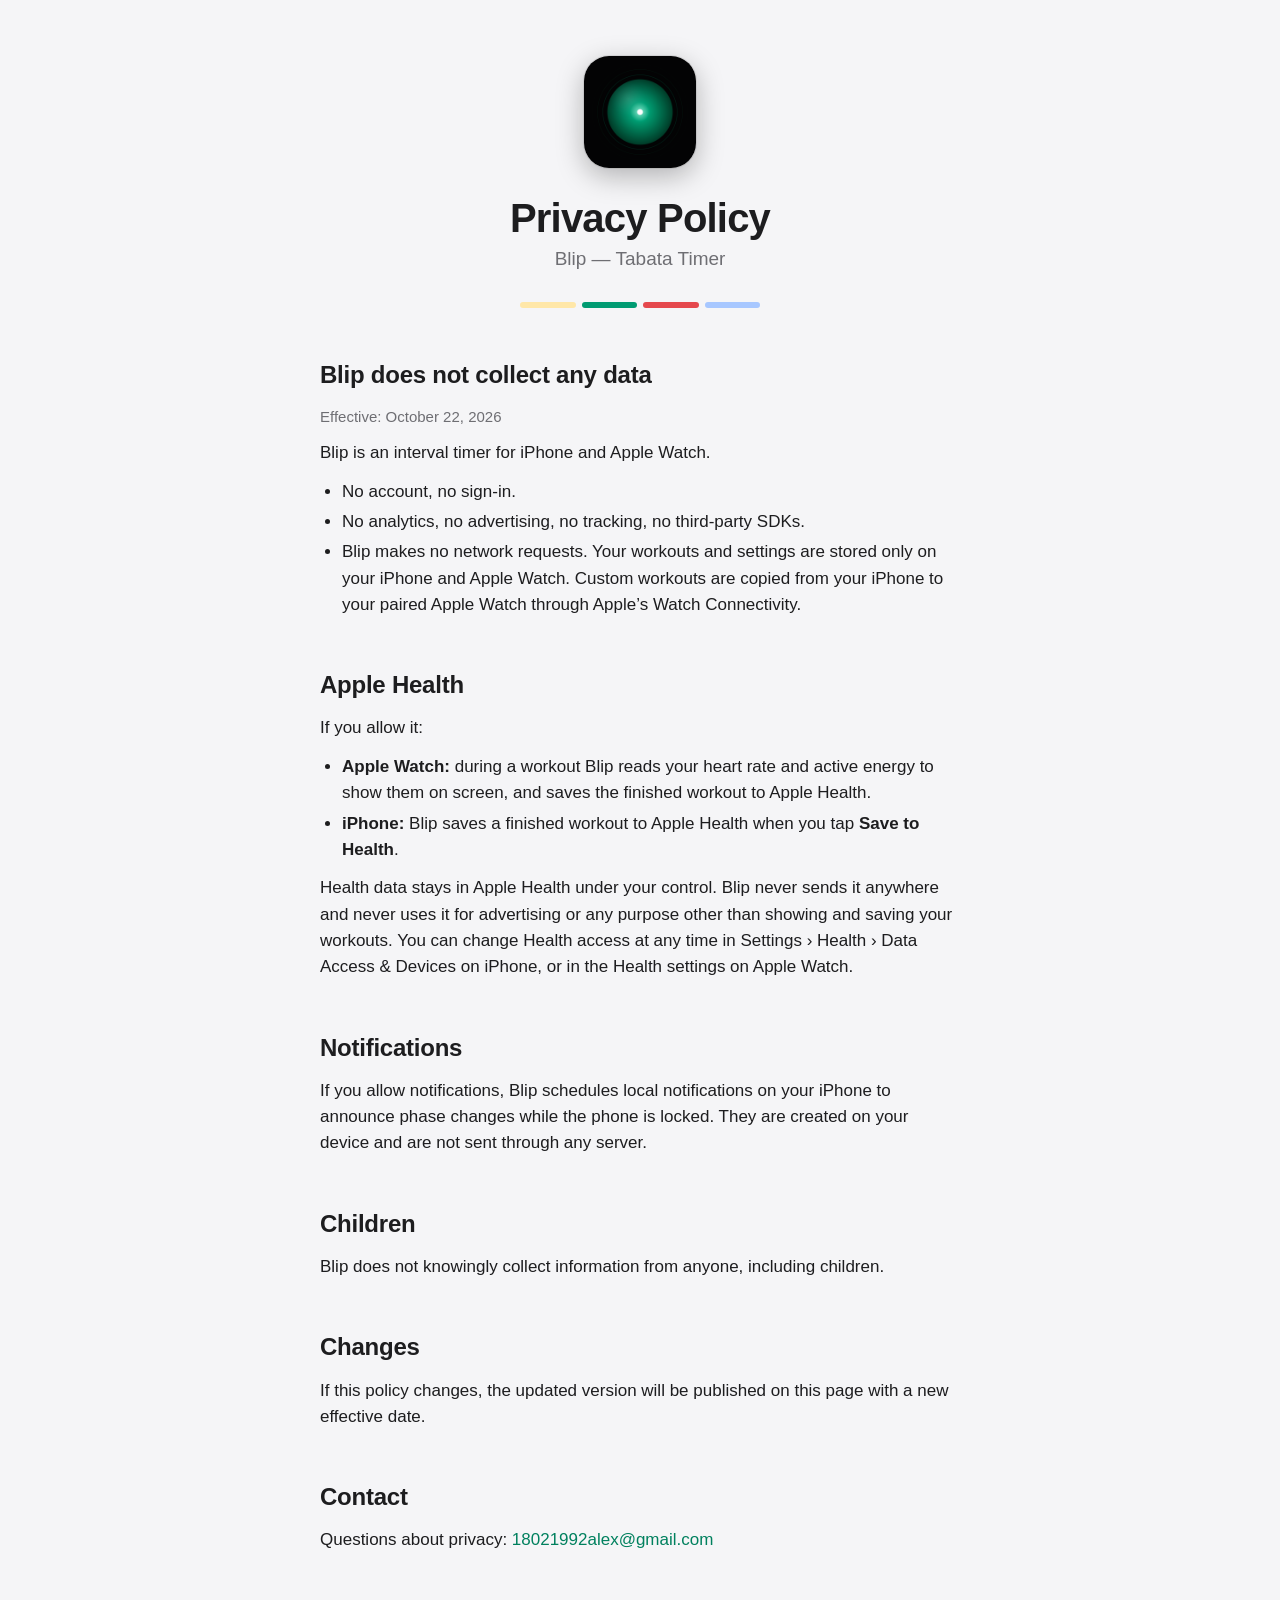
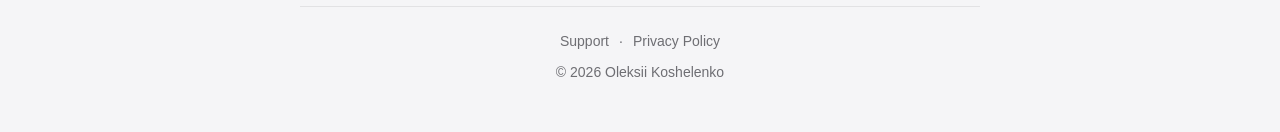
==== privacy/index.html @ e6a02965 "Update Blip support site" ====
<!doctype html>
<html lang="en">
<head>
  <meta charset="utf-8">
  <meta name="viewport" content="width=device-width, initial-scale=1">
  <title>Blip — Tabata Timer · Privacy Policy</title>
  <meta name="description" content="Blip does not collect any data. Privacy policy for Blip, an interval timer for iPhone and Apple Watch.">
  <meta name="color-scheme" content="light dark">
  <link rel="icon" href="../favicon.png">
  <link rel="apple-touch-icon" href="../apple-touch-icon.png">
  <link rel="stylesheet" href="../style.css">
</head>
<body>
  <main>
    <header>
      <a href="../"><img class="icon" src="../icon.png" alt="Blip app icon"></a>
      <h1>Privacy Policy</h1>
      <p class="tagline">Blip — Tabata Timer</p>
      <div class="phases" aria-hidden="true"><span></span><span></span><span></span><span></span></div>
    </header>

    <h2>Blip does not collect any data</h2>
    <p class="updated">Effective: October 22, 2026</p>
    <p>Blip is an interval timer for iPhone and Apple Watch.</p>
    <ul>
      <li>No account, no sign-in.</li>
      <li>No analytics, no advertising, no tracking, no third-party SDKs.</li>
      <li>Blip makes no network requests. Your workouts and settings are stored only on your iPhone and Apple Watch. Custom workouts are copied from your iPhone to your paired Apple Watch through Apple’s Watch Connectivity.</li>
    </ul>

    <h2>Apple Health</h2>
    <p>If you allow it:</p>
    <ul>
      <li><strong>Apple Watch:</strong> during a workout Blip reads your heart rate and active energy to show them on screen, and saves the finished workout to Apple Health.</li>
      <li><strong>iPhone:</strong> Blip saves a finished workout to Apple Health when you tap <strong>Save to Health</strong>.</li>
    </ul>
    <p>Health data stays in Apple Health under your control. Blip never sends it anywhere and never uses it for advertising or any purpose other than showing and saving your workouts. You can change Health access at any time in Settings › Health › Data Access &amp; Devices on iPhone, or in the Health settings on Apple Watch.</p>

    <h2>Notifications</h2>
    <p>If you allow notifications, Blip schedules local notifications on your iPhone to announce phase changes while the phone is locked. They are created on your device and are not sent through any server.</p>

    <h2>Children</h2>
    <p>Blip does not knowingly collect information from anyone, including children.</p>

    <h2>Changes</h2>
    <p>If this policy changes, the updated version will be published on this page with a new effective date.</p>

    <h2>Contact</h2>
    <p>Questions about privacy: <a href="mailto:18021992alex@gmail.com?subject=Blip%20privacy">18021992alex@gmail.com</a></p>
  </main>

  <footer>
    <nav><a href="../">Support</a><a href="./">Privacy Policy</a></nav>
    <p>© 2026 Oleksii Koshelenko</p>
  </footer>
</body>
</html>
---- style.css ----
:root {
  --bg: #f5f5f7;
  --surface: #ffffff;
  --text: #1d1d1f;
  --muted: #6e6e73;
  --line: rgba(0, 0, 0, 0.08);
  --accent: #00805e;
  --prepare: #ffe7a8;
  --work: #009b72;
  --rest: #e5484d;
  --done: #a7c7ff;
}

@media (prefers-color-scheme: dark) {
  :root {
    --bg: #0b0b0b;
    --surface: #1c1c1e;
    --text: #f5f5f7;
    --muted: #a1a1a6;
    --line: rgba(255, 255, 255, 0.1);
    --accent: #2fd29f;
  }
}

* { box-sizing: border-box; }

html { -webkit-text-size-adjust: 100%; }

body {
  margin: 0;
  background: var(--bg);
  color: var(--text);
  font: 17px/1.55 -apple-system, BlinkMacSystemFont, "SF Pro Text", "Helvetica Neue", Arial, sans-serif;
}

main {
  max-width: 680px;
  margin: 0 auto;
  padding: 56px 20px 40px;
}

a { color: var(--accent); text-decoration: none; }
a:hover { text-decoration: underline; }

header { text-align: center; }

.icon {
  width: 112px;
  height: 112px;
  border-radius: 25px;
  box-shadow: 0 0 0 1px var(--line), 0 8px 28px rgba(0, 0, 0, 0.28);
}

h1 {
  margin: 20px 0 4px;
  font-size: 40px;
  line-height: 1.1;
  letter-spacing: -0.02em;
}

.tagline {
  margin: 0;
  color: var(--muted);
  font-size: 19px;
}

.phases {
  display: flex;
  gap: 6px;
  max-width: 240px;
  margin: 28px auto 0;
}

.phases span { flex: 1; height: 6px; border-radius: 3px; }
.phases span:nth-child(1) { background: var(--prepare); }
.phases span:nth-child(2) { background: var(--work); }
.phases span:nth-child(3) { background: var(--rest); }
.phases span:nth-child(4) { background: var(--done); }

h2 {
  margin: 48px 0 12px;
  font-size: 24px;
  letter-spacing: -0.01em;
}

h3 {
  margin: 0 0 4px;
  font-size: 17px;
}

p { margin: 0 0 12px; }

ul { margin: 0 0 12px; padding-left: 22px; }
li { margin: 4px 0; }

.card {
  background: var(--surface);
  border-radius: 18px;
  padding: 20px 22px;
}

.card + .card { margin-top: 12px; }

.contact { margin-top: 40px; text-align: center; }
.contact p { margin: 0; }
.contact .email { display: inline-block; margin: 6px 0; font-size: 19px; font-weight: 600; }
.contact .note { color: var(--muted); font-size: 15px; }

.faq .card p:last-child { margin-bottom: 0; }

.lead { color: var(--muted); }
.updated { color: var(--muted); font-size: 15px; }

footer {
  max-width: 680px;
  margin: 0 auto;
  padding: 24px 20px 48px;
  border-top: 1px solid var(--line);
  color: var(--muted);
  font-size: 14px;
  text-align: center;
}

footer a { color: var(--muted); }
footer nav a + a::before { content: "·"; margin: 0 10px; color: var(--muted); }
footer p { margin: 10px 0 0; }

@media (max-width: 480px) {
  main { padding-top: 40px; }
  h1 { font-size: 34px; }
  .card { padding: 18px; }
}
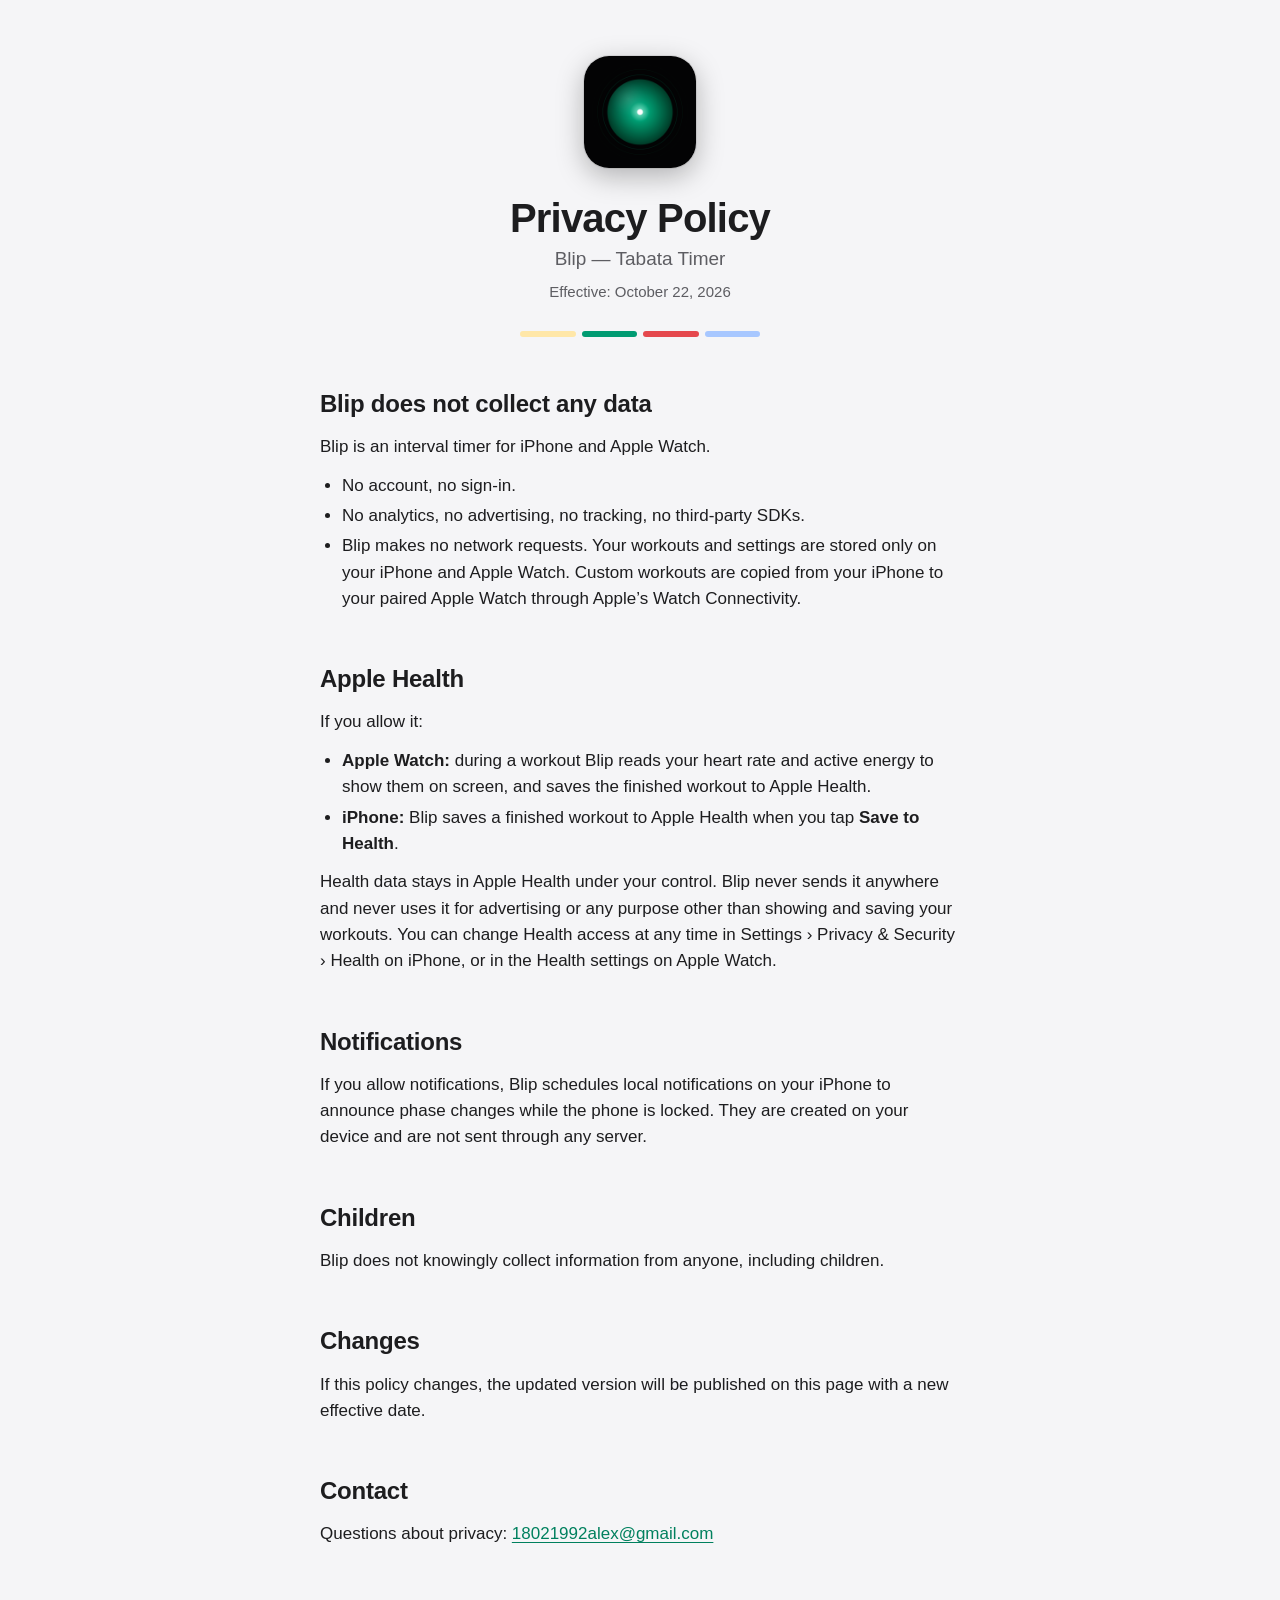
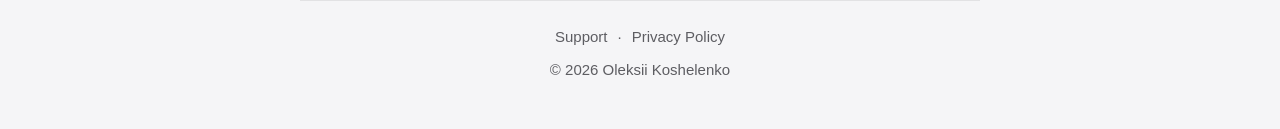
==== commit 69706d28: "Update Blip support site" ====
--- a/privacy/index.html
+++ b/privacy/index.html
@@ -6,6 +6,11 @@
   <title>Blip — Tabata Timer · Privacy Policy</title>
   <meta name="description" content="Blip does not collect any data. Privacy policy for Blip, an interval timer for iPhone and Apple Watch.">
   <meta name="color-scheme" content="light dark">
+  <meta property="og:title" content="Blip — Privacy Policy">
+  <meta property="og:description" content="Blip does not collect any data.">
+  <meta property="og:image" content="https://askoshelenko.github.io/blip-timer/icon.png">
+  <meta property="og:url" content="https://askoshelenko.github.io/blip-timer/privacy/">
+  <meta name="twitter:card" content="summary">
   <link rel="icon" href="../favicon.png">
   <link rel="apple-touch-icon" href="../apple-touch-icon.png">
   <link rel="stylesheet" href="../style.css">
@@ -16,11 +21,11 @@
       <a href="../"><img class="icon" src="../icon.png" alt="Blip app icon"></a>
       <h1>Privacy Policy</h1>
       <p class="tagline">Blip — Tabata Timer</p>
+      <p class="updated">Effective: October 22, 2026</p>
       <div class="phases" aria-hidden="true"><span></span><span></span><span></span><span></span></div>
     </header>
 
     <h2>Blip does not collect any data</h2>
-    <p class="updated">Effective: October 22, 2026</p>
     <p>Blip is an interval timer for iPhone and Apple Watch.</p>
     <ul>
       <li>No account, no sign-in.</li>
@@ -34,7 +39,7 @@
       <li><strong>Apple Watch:</strong> during a workout Blip reads your heart rate and active energy to show them on screen, and saves the finished workout to Apple Health.</li>
       <li><strong>iPhone:</strong> Blip saves a finished workout to Apple Health when you tap <strong>Save to Health</strong>.</li>
     </ul>
-    <p>Health data stays in Apple Health under your control. Blip never sends it anywhere and never uses it for advertising or any purpose other than showing and saving your workouts. You can change Health access at any time in Settings › Health › Data Access &amp; Devices on iPhone, or in the Health settings on Apple Watch.</p>
+    <p>Health data stays in Apple Health under your control. Blip never sends it anywhere and never uses it for advertising or any purpose other than showing and saving your workouts. You can change Health access at any time in Settings › Privacy &amp; Security › Health on iPhone, or in the Health settings on Apple Watch.</p>
 
     <h2>Notifications</h2>
     <p>If you allow notifications, Blip schedules local notifications on your iPhone to announce phase changes while the phone is locked. They are created on your device and are not sent through any server.</p>
--- a/style.css
+++ b/style.css
@@ -2,7 +2,7 @@
   --bg: #f5f5f7;
   --surface: #ffffff;
   --text: #1d1d1f;
-  --muted: #6e6e73;
+  --muted: #5d5d62;
   --line: rgba(0, 0, 0, 0.08);
   --accent: #00805e;
   --prepare: #ffe7a8;
@@ -39,8 +39,9 @@
   padding: 56px 20px 40px;
 }
 
-a { color: var(--accent); text-decoration: none; }
-a:hover { text-decoration: underline; }
+/* Links are underlined, not told apart by color alone (WCAG 1.4.1). */
+a { color: var(--accent); text-decoration: underline; text-underline-offset: 0.15em; }
+a:focus-visible { outline: 2px solid var(--accent); outline-offset: 3px; border-radius: 4px; }
 
 header { text-align: center; }
 
@@ -85,7 +86,8 @@
 
 h3 {
   margin: 0 0 4px;
-  font-size: 17px;
+  font-size: 18px;
+  letter-spacing: -0.01em;
 }
 
 p { margin: 0 0 12px; }
@@ -101,7 +103,7 @@
 
 .card + .card { margin-top: 12px; }
 
-.contact { margin-top: 40px; text-align: center; }
+.contact { margin-top: 48px; text-align: center; }
 .contact p { margin: 0; }
 .contact .email { display: inline-block; margin: 6px 0; font-size: 19px; font-weight: 600; }
 .contact .note { color: var(--muted); font-size: 15px; }
@@ -110,6 +112,8 @@
 
 .lead { color: var(--muted); }
 .updated { color: var(--muted); font-size: 15px; }
+header .updated { margin: 6px 0 0; }
+header a { text-decoration: none; }
 
 footer {
   max-width: 680px;
@@ -117,11 +121,12 @@
   padding: 24px 20px 48px;
   border-top: 1px solid var(--line);
   color: var(--muted);
-  font-size: 14px;
+  font-size: 15px;
   text-align: center;
 }
 
-footer a { color: var(--muted); }
+footer a { color: var(--muted); text-decoration: none; }
+footer a:hover { text-decoration: underline; }
 footer nav a + a::before { content: "·"; margin: 0 10px; color: var(--muted); }
 footer p { margin: 10px 0 0; }
 
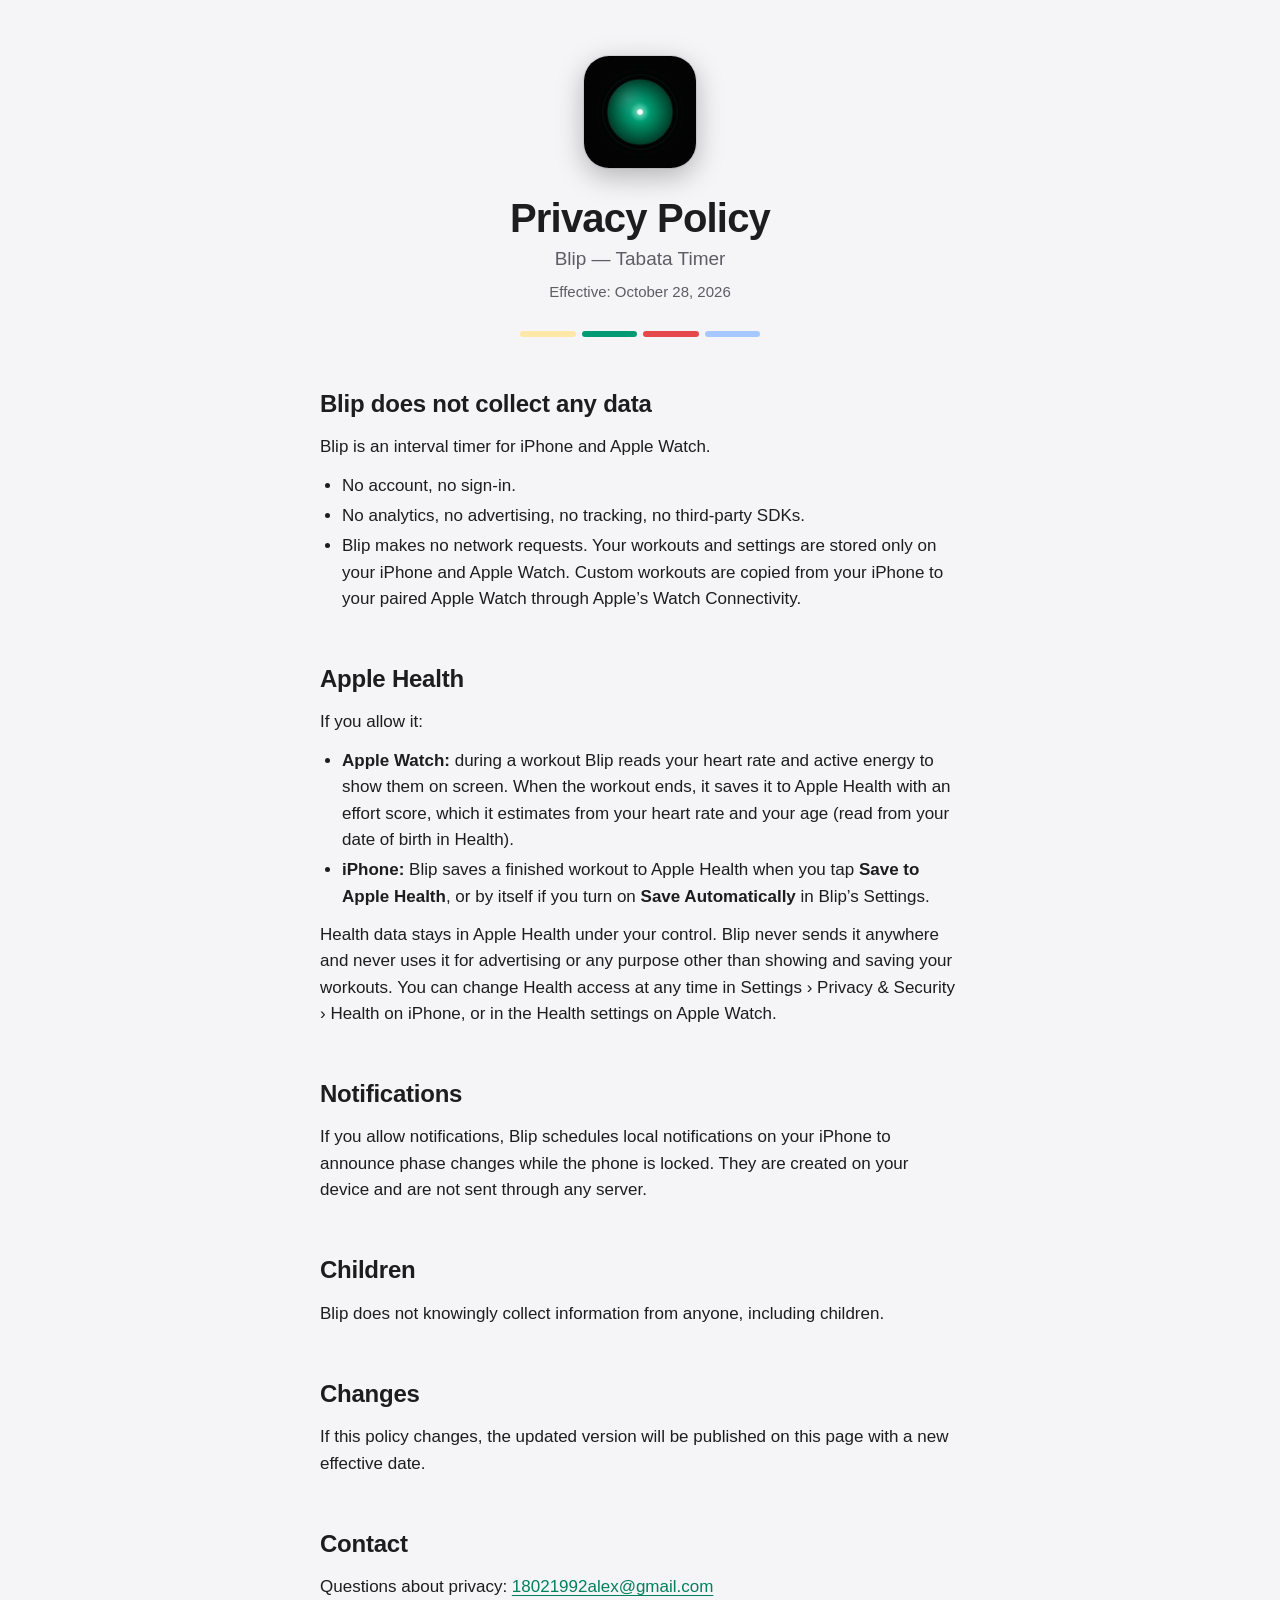
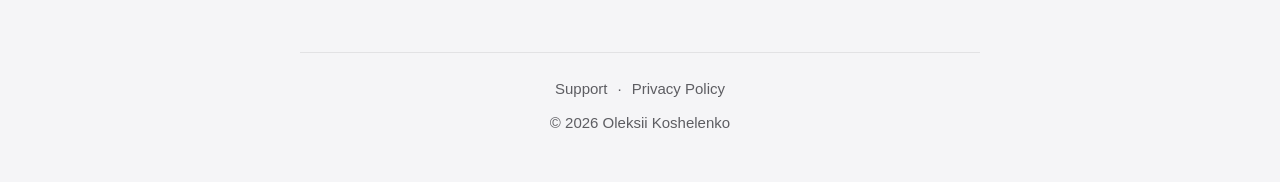
==== commit eaec17f8: "Update Blip support site" ====
--- a/privacy/index.html
+++ b/privacy/index.html
@@ -21,7 +21,7 @@
       <a href="../"><img class="icon" src="../icon.png" alt="Blip app icon"></a>
       <h1>Privacy Policy</h1>
       <p class="tagline">Blip — Tabata Timer</p>
-      <p class="updated">Effective: October 22, 2026</p>
+      <p class="updated">Effective: October 28, 2026</p>
       <div class="phases" aria-hidden="true"><span></span><span></span><span></span><span></span></div>
     </header>
 
@@ -36,8 +36,8 @@
     <h2>Apple Health</h2>
     <p>If you allow it:</p>
     <ul>
-      <li><strong>Apple Watch:</strong> during a workout Blip reads your heart rate and active energy to show them on screen, and saves the finished workout to Apple Health.</li>
-      <li><strong>iPhone:</strong> Blip saves a finished workout to Apple Health when you tap <strong>Save to Health</strong>.</li>
+      <li><strong>Apple Watch:</strong> during a workout Blip reads your heart rate and active energy to show them on screen. When the workout ends, it saves it to Apple Health with an effort score, which it estimates from your heart rate and your age (read from your date of birth in Health).</li>
+      <li><strong>iPhone:</strong> Blip saves a finished workout to Apple Health when you tap <strong>Save to Apple Health</strong>, or by itself if you turn on <strong>Save Automatically</strong> in Blip’s Settings.</li>
     </ul>
     <p>Health data stays in Apple Health under your control. Blip never sends it anywhere and never uses it for advertising or any purpose other than showing and saving your workouts. You can change Health access at any time in Settings › Privacy &amp; Security › Health on iPhone, or in the Health settings on Apple Watch.</p>
 
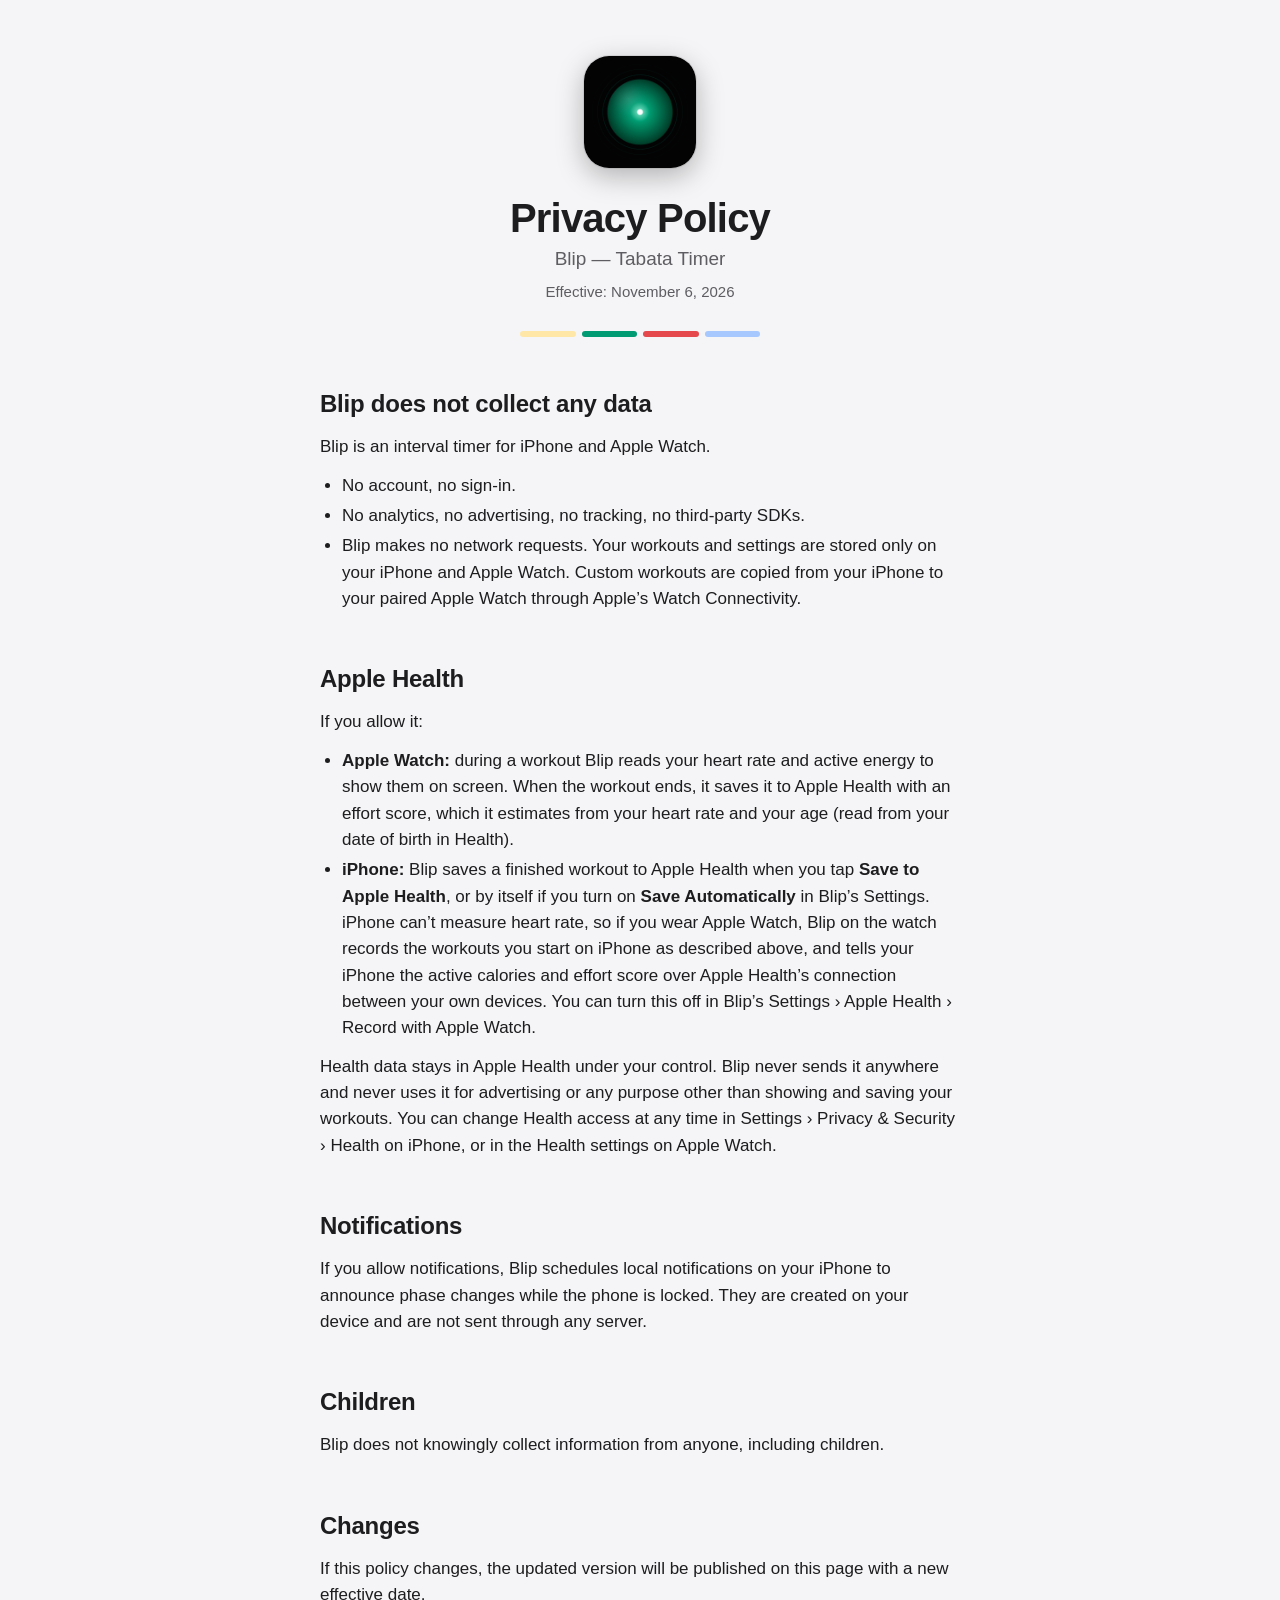
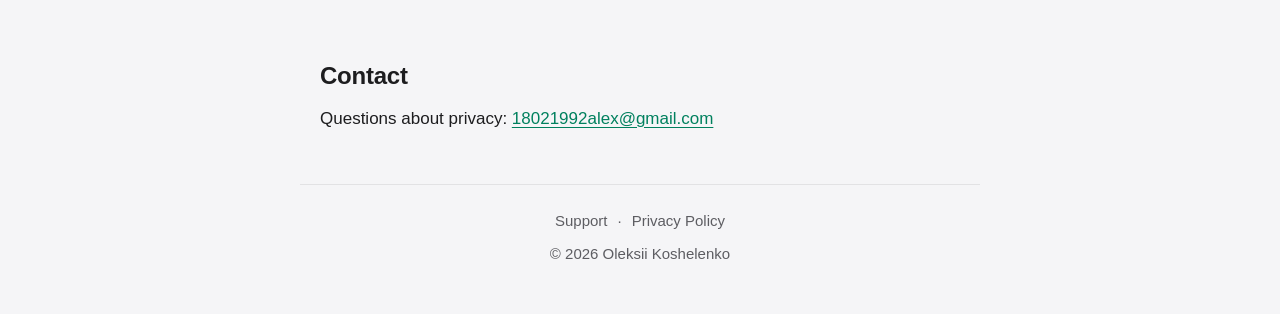
==== commit 8d424c48: "Update Blip support site" ====
--- a/privacy/index.html
+++ b/privacy/index.html
@@ -21,7 +21,7 @@
       <a href="../"><img class="icon" src="../icon.png" alt="Blip app icon"></a>
       <h1>Privacy Policy</h1>
       <p class="tagline">Blip — Tabata Timer</p>
-      <p class="updated">Effective: October 28, 2026</p>
+      <p class="updated">Effective: November 6, 2026</p>
       <div class="phases" aria-hidden="true"><span></span><span></span><span></span><span></span></div>
     </header>
 
@@ -37,7 +37,7 @@
     <p>If you allow it:</p>
     <ul>
       <li><strong>Apple Watch:</strong> during a workout Blip reads your heart rate and active energy to show them on screen. When the workout ends, it saves it to Apple Health with an effort score, which it estimates from your heart rate and your age (read from your date of birth in Health).</li>
-      <li><strong>iPhone:</strong> Blip saves a finished workout to Apple Health when you tap <strong>Save to Apple Health</strong>, or by itself if you turn on <strong>Save Automatically</strong> in Blip’s Settings.</li>
+      <li><strong>iPhone:</strong> Blip saves a finished workout to Apple Health when you tap <strong>Save to Apple Health</strong>, or by itself if you turn on <strong>Save Automatically</strong> in Blip’s Settings. iPhone can’t measure heart rate, so if you wear Apple Watch, Blip on the watch records the workouts you start on iPhone as described above, and tells your iPhone the active calories and effort score over Apple Health’s connection between your own devices. You can turn this off in Blip’s Settings › Apple Health › Record with Apple Watch.</li>
     </ul>
     <p>Health data stays in Apple Health under your control. Blip never sends it anywhere and never uses it for advertising or any purpose other than showing and saving your workouts. You can change Health access at any time in Settings › Privacy &amp; Security › Health on iPhone, or in the Health settings on Apple Watch.</p>
 
--- a/style.css
+++ b/style.css
@@ -5,6 +5,7 @@
   --muted: #5d5d62;
   --line: rgba(0, 0, 0, 0.08);
   --accent: #00805e;
+  --on-accent: #ffffff;
   --prepare: #ffe7a8;
   --work: #009b72;
   --rest: #e5484d;
@@ -19,6 +20,7 @@
     --muted: #a1a1a6;
     --line: rgba(255, 255, 255, 0.1);
     --accent: #2fd29f;
+    --on-accent: #00281c;
   }
 }
 
@@ -115,6 +117,17 @@
 header .updated { margin: 6px 0 0; }
 header a { text-decoration: none; }
 
+.get { margin: 28px 0 0; }
+header a.store {
+  display: inline-block;
+  padding: 12px 24px;
+  border-radius: 999px;
+  background: var(--accent);
+  color: var(--on-accent);
+  font-weight: 600;
+}
+header a.store:hover { filter: brightness(1.08); }
+
 footer {
   max-width: 680px;
   margin: 0 auto;
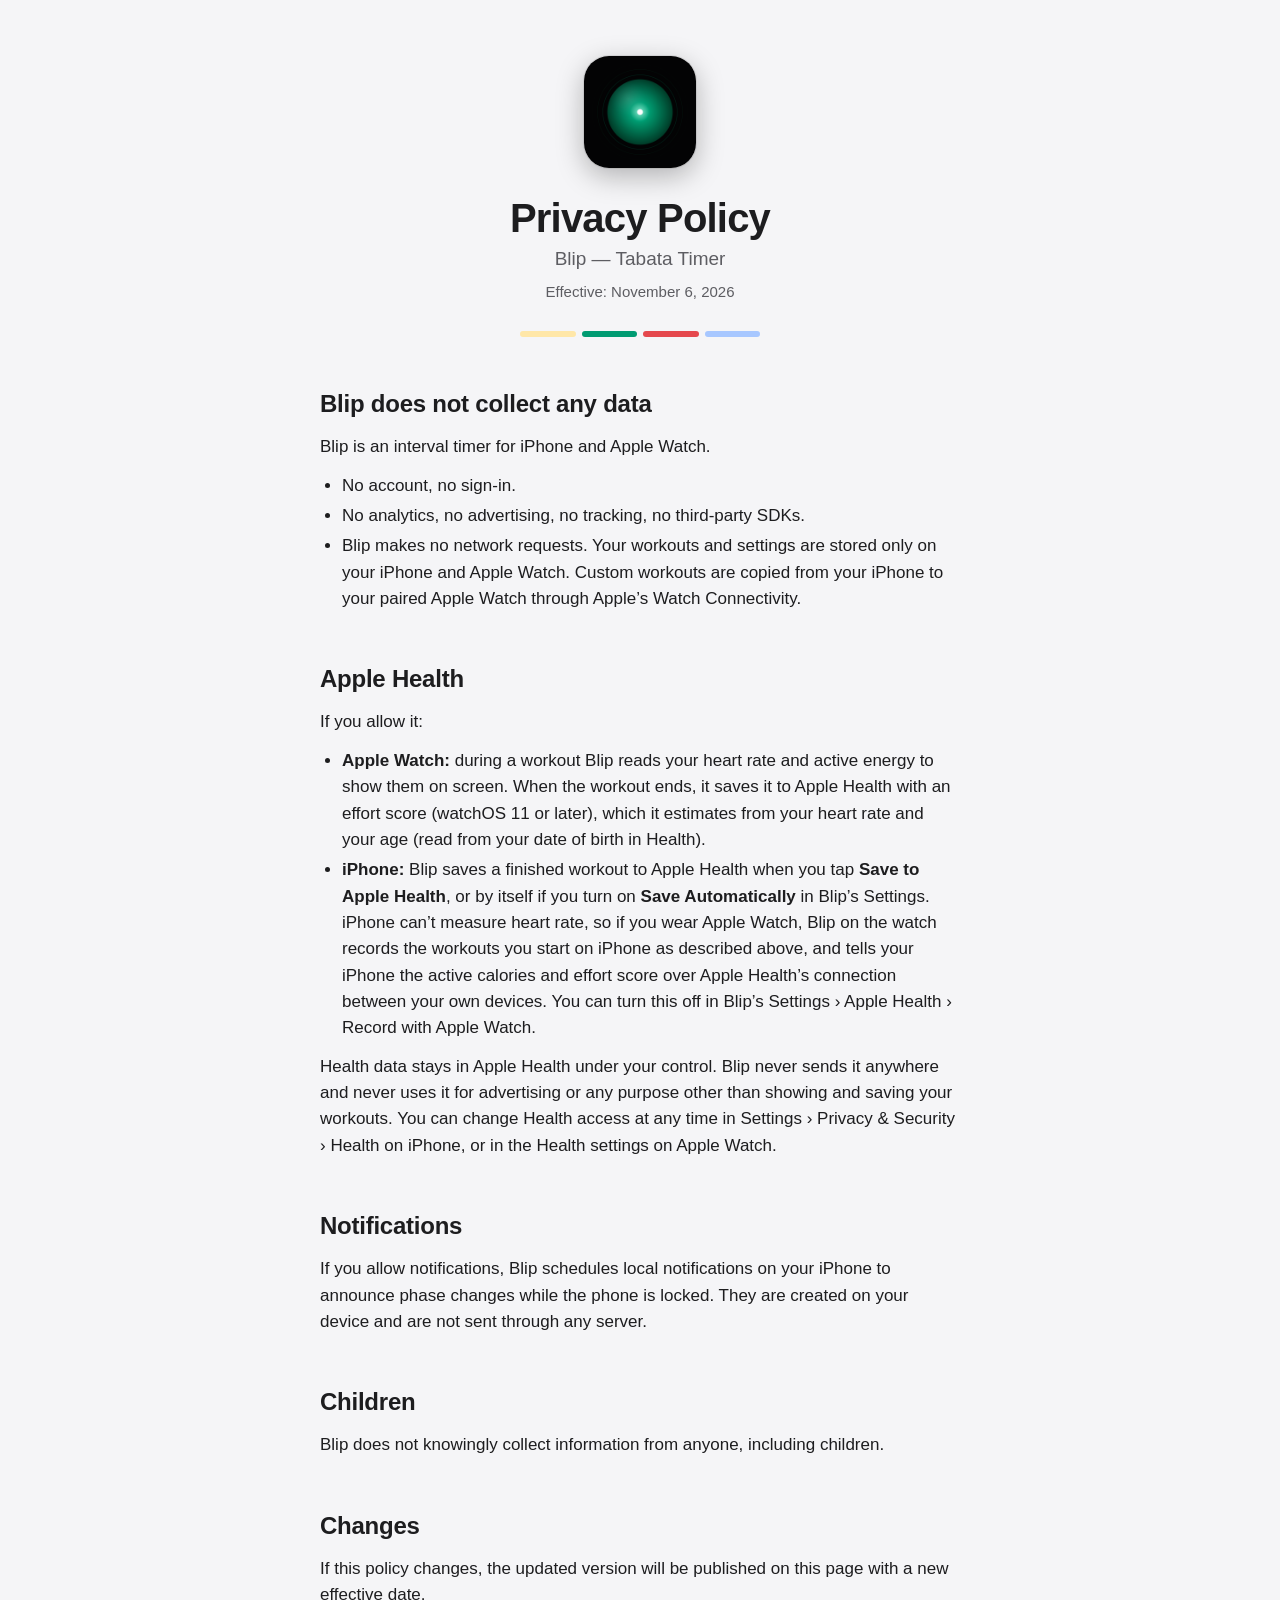
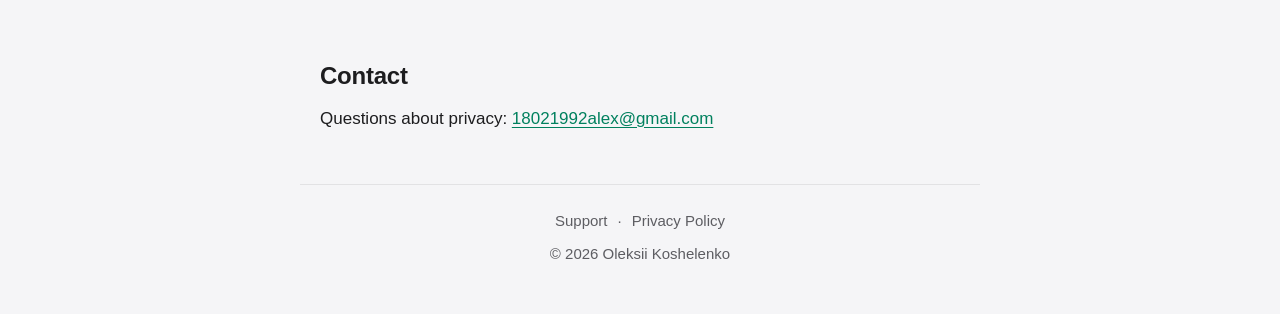
==== commit fedde3b1: "Update Blip support site" ====
--- a/privacy/index.html
+++ b/privacy/index.html
@@ -36,7 +36,7 @@
     <h2>Apple Health</h2>
     <p>If you allow it:</p>
     <ul>
-      <li><strong>Apple Watch:</strong> during a workout Blip reads your heart rate and active energy to show them on screen. When the workout ends, it saves it to Apple Health with an effort score, which it estimates from your heart rate and your age (read from your date of birth in Health).</li>
+      <li><strong>Apple Watch:</strong> during a workout Blip reads your heart rate and active energy to show them on screen. When the workout ends, it saves it to Apple Health with an effort score (watchOS 11 or later), which it estimates from your heart rate and your age (read from your date of birth in Health).</li>
       <li><strong>iPhone:</strong> Blip saves a finished workout to Apple Health when you tap <strong>Save to Apple Health</strong>, or by itself if you turn on <strong>Save Automatically</strong> in Blip’s Settings. iPhone can’t measure heart rate, so if you wear Apple Watch, Blip on the watch records the workouts you start on iPhone as described above, and tells your iPhone the active calories and effort score over Apple Health’s connection between your own devices. You can turn this off in Blip’s Settings › Apple Health › Record with Apple Watch.</li>
     </ul>
     <p>Health data stays in Apple Health under your control. Blip never sends it anywhere and never uses it for advertising or any purpose other than showing and saving your workouts. You can change Health access at any time in Settings › Privacy &amp; Security › Health on iPhone, or in the Health settings on Apple Watch.</p>
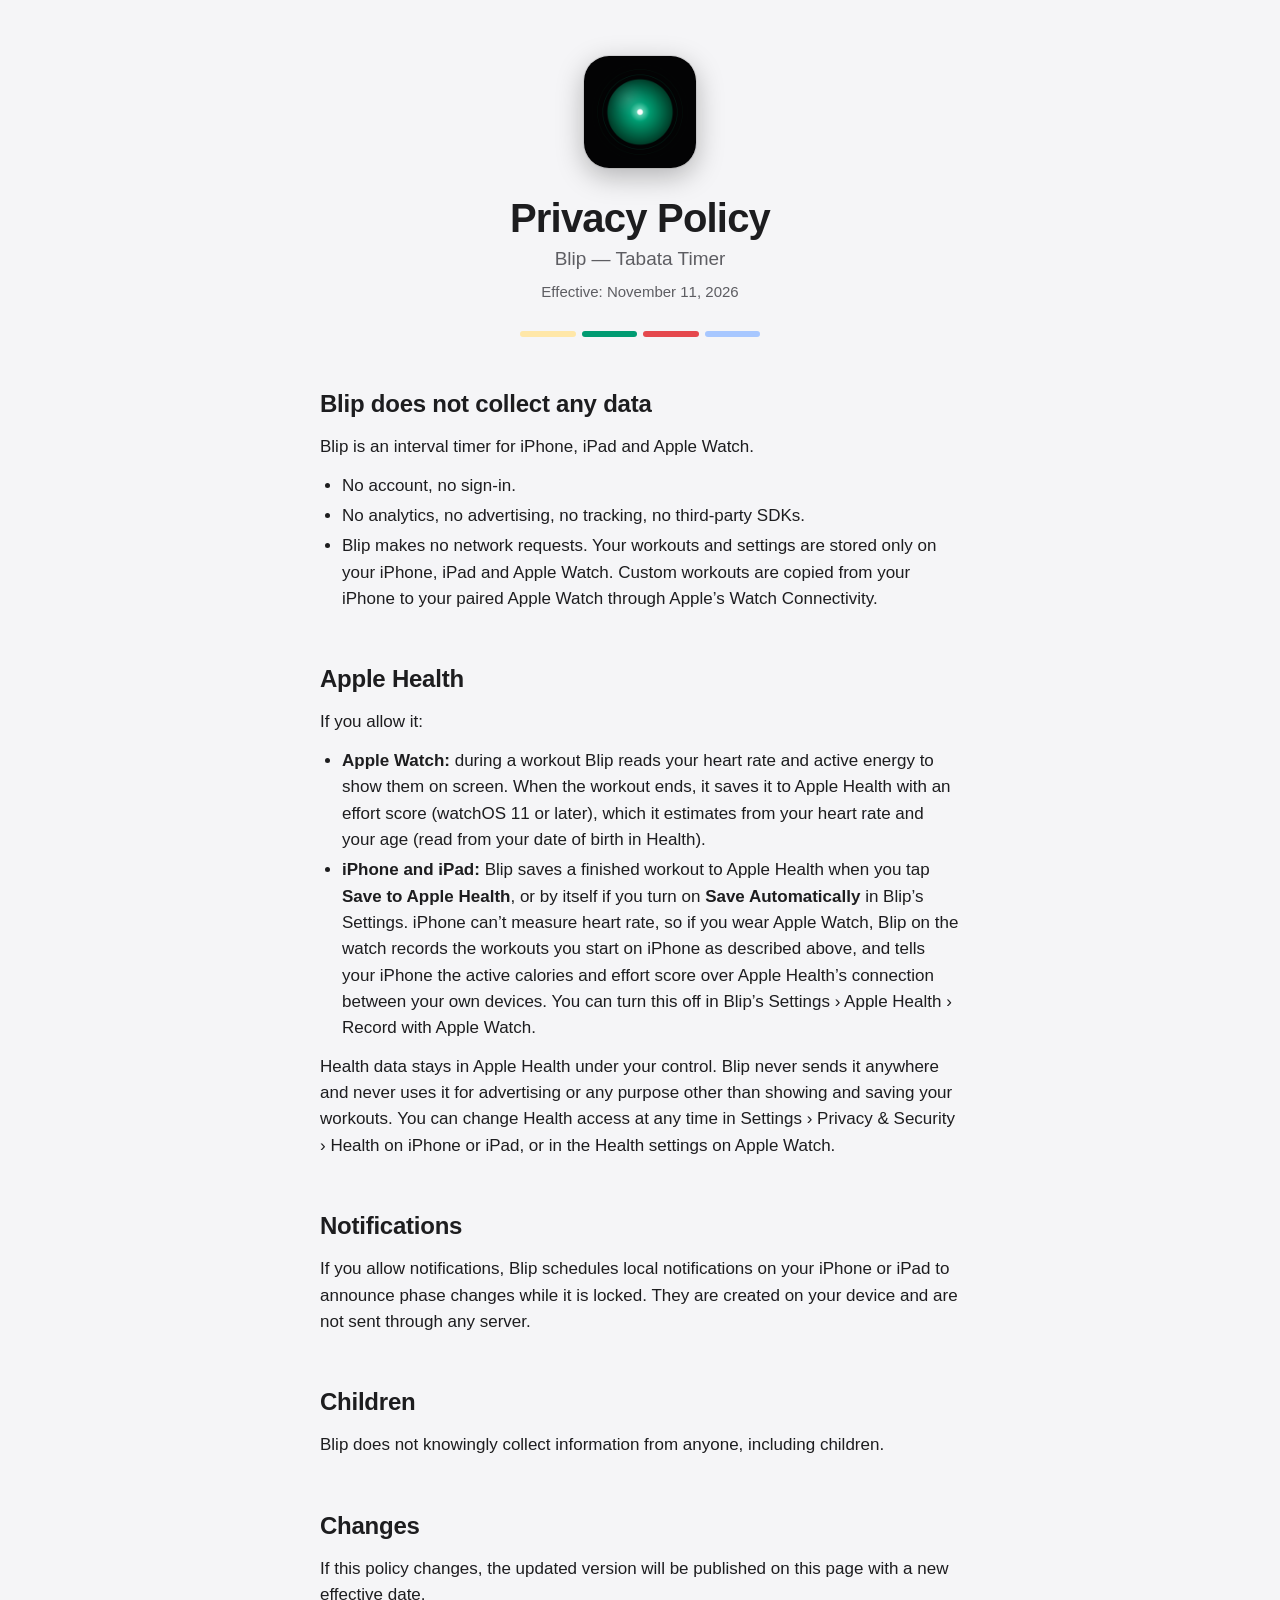
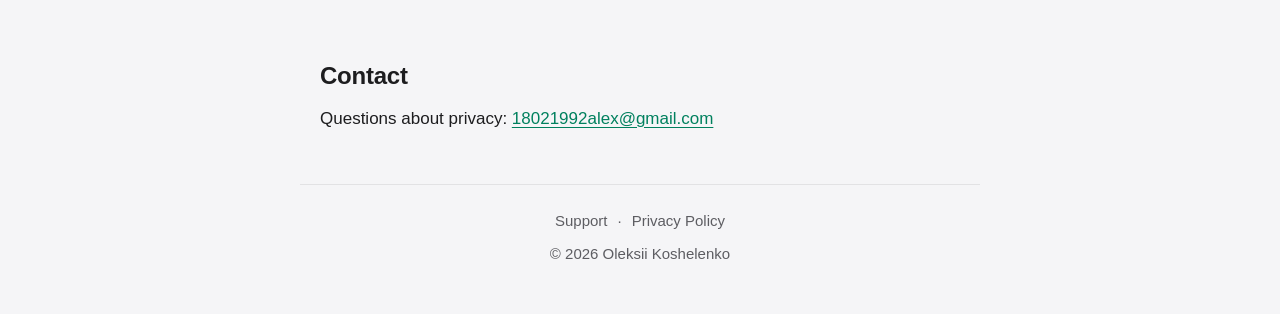
==== commit 74445d85: "Update Blip support site" ====
--- a/privacy/index.html
+++ b/privacy/index.html
@@ -4,7 +4,7 @@
   <meta charset="utf-8">
   <meta name="viewport" content="width=device-width, initial-scale=1">
   <title>Blip — Tabata Timer · Privacy Policy</title>
-  <meta name="description" content="Blip does not collect any data. Privacy policy for Blip, an interval timer for iPhone and Apple Watch.">
+  <meta name="description" content="Blip does not collect any data. Privacy policy for Blip, an interval timer for iPhone, iPad and Apple Watch.">
   <meta name="color-scheme" content="light dark">
   <meta property="og:title" content="Blip — Privacy Policy">
   <meta property="og:description" content="Blip does not collect any data.">
@@ -21,28 +21,28 @@
       <a href="../"><img class="icon" src="../icon.png" alt="Blip app icon"></a>
       <h1>Privacy Policy</h1>
       <p class="tagline">Blip — Tabata Timer</p>
-      <p class="updated">Effective: November 6, 2026</p>
+      <p class="updated">Effective: November 11, 2026</p>
       <div class="phases" aria-hidden="true"><span></span><span></span><span></span><span></span></div>
     </header>
 
     <h2>Blip does not collect any data</h2>
-    <p>Blip is an interval timer for iPhone and Apple Watch.</p>
+    <p>Blip is an interval timer for iPhone, iPad and Apple Watch.</p>
     <ul>
       <li>No account, no sign-in.</li>
       <li>No analytics, no advertising, no tracking, no third-party SDKs.</li>
-      <li>Blip makes no network requests. Your workouts and settings are stored only on your iPhone and Apple Watch. Custom workouts are copied from your iPhone to your paired Apple Watch through Apple’s Watch Connectivity.</li>
+      <li>Blip makes no network requests. Your workouts and settings are stored only on your iPhone, iPad and Apple Watch. Custom workouts are copied from your iPhone to your paired Apple Watch through Apple’s Watch Connectivity.</li>
     </ul>
 
     <h2>Apple Health</h2>
     <p>If you allow it:</p>
     <ul>
       <li><strong>Apple Watch:</strong> during a workout Blip reads your heart rate and active energy to show them on screen. When the workout ends, it saves it to Apple Health with an effort score (watchOS 11 or later), which it estimates from your heart rate and your age (read from your date of birth in Health).</li>
-      <li><strong>iPhone:</strong> Blip saves a finished workout to Apple Health when you tap <strong>Save to Apple Health</strong>, or by itself if you turn on <strong>Save Automatically</strong> in Blip’s Settings. iPhone can’t measure heart rate, so if you wear Apple Watch, Blip on the watch records the workouts you start on iPhone as described above, and tells your iPhone the active calories and effort score over Apple Health’s connection between your own devices. You can turn this off in Blip’s Settings › Apple Health › Record with Apple Watch.</li>
+      <li><strong>iPhone and iPad:</strong> Blip saves a finished workout to Apple Health when you tap <strong>Save to Apple Health</strong>, or by itself if you turn on <strong>Save Automatically</strong> in Blip’s Settings. iPhone can’t measure heart rate, so if you wear Apple Watch, Blip on the watch records the workouts you start on iPhone as described above, and tells your iPhone the active calories and effort score over Apple Health’s connection between your own devices. You can turn this off in Blip’s Settings › Apple Health › Record with Apple Watch.</li>
     </ul>
-    <p>Health data stays in Apple Health under your control. Blip never sends it anywhere and never uses it for advertising or any purpose other than showing and saving your workouts. You can change Health access at any time in Settings › Privacy &amp; Security › Health on iPhone, or in the Health settings on Apple Watch.</p>
+    <p>Health data stays in Apple Health under your control. Blip never sends it anywhere and never uses it for advertising or any purpose other than showing and saving your workouts. You can change Health access at any time in Settings › Privacy &amp; Security › Health on iPhone or iPad, or in the Health settings on Apple Watch.</p>
 
     <h2>Notifications</h2>
-    <p>If you allow notifications, Blip schedules local notifications on your iPhone to announce phase changes while the phone is locked. They are created on your device and are not sent through any server.</p>
+    <p>If you allow notifications, Blip schedules local notifications on your iPhone or iPad to announce phase changes while it is locked. They are created on your device and are not sent through any server.</p>
 
     <h2>Children</h2>
     <p>Blip does not knowingly collect information from anyone, including children.</p>
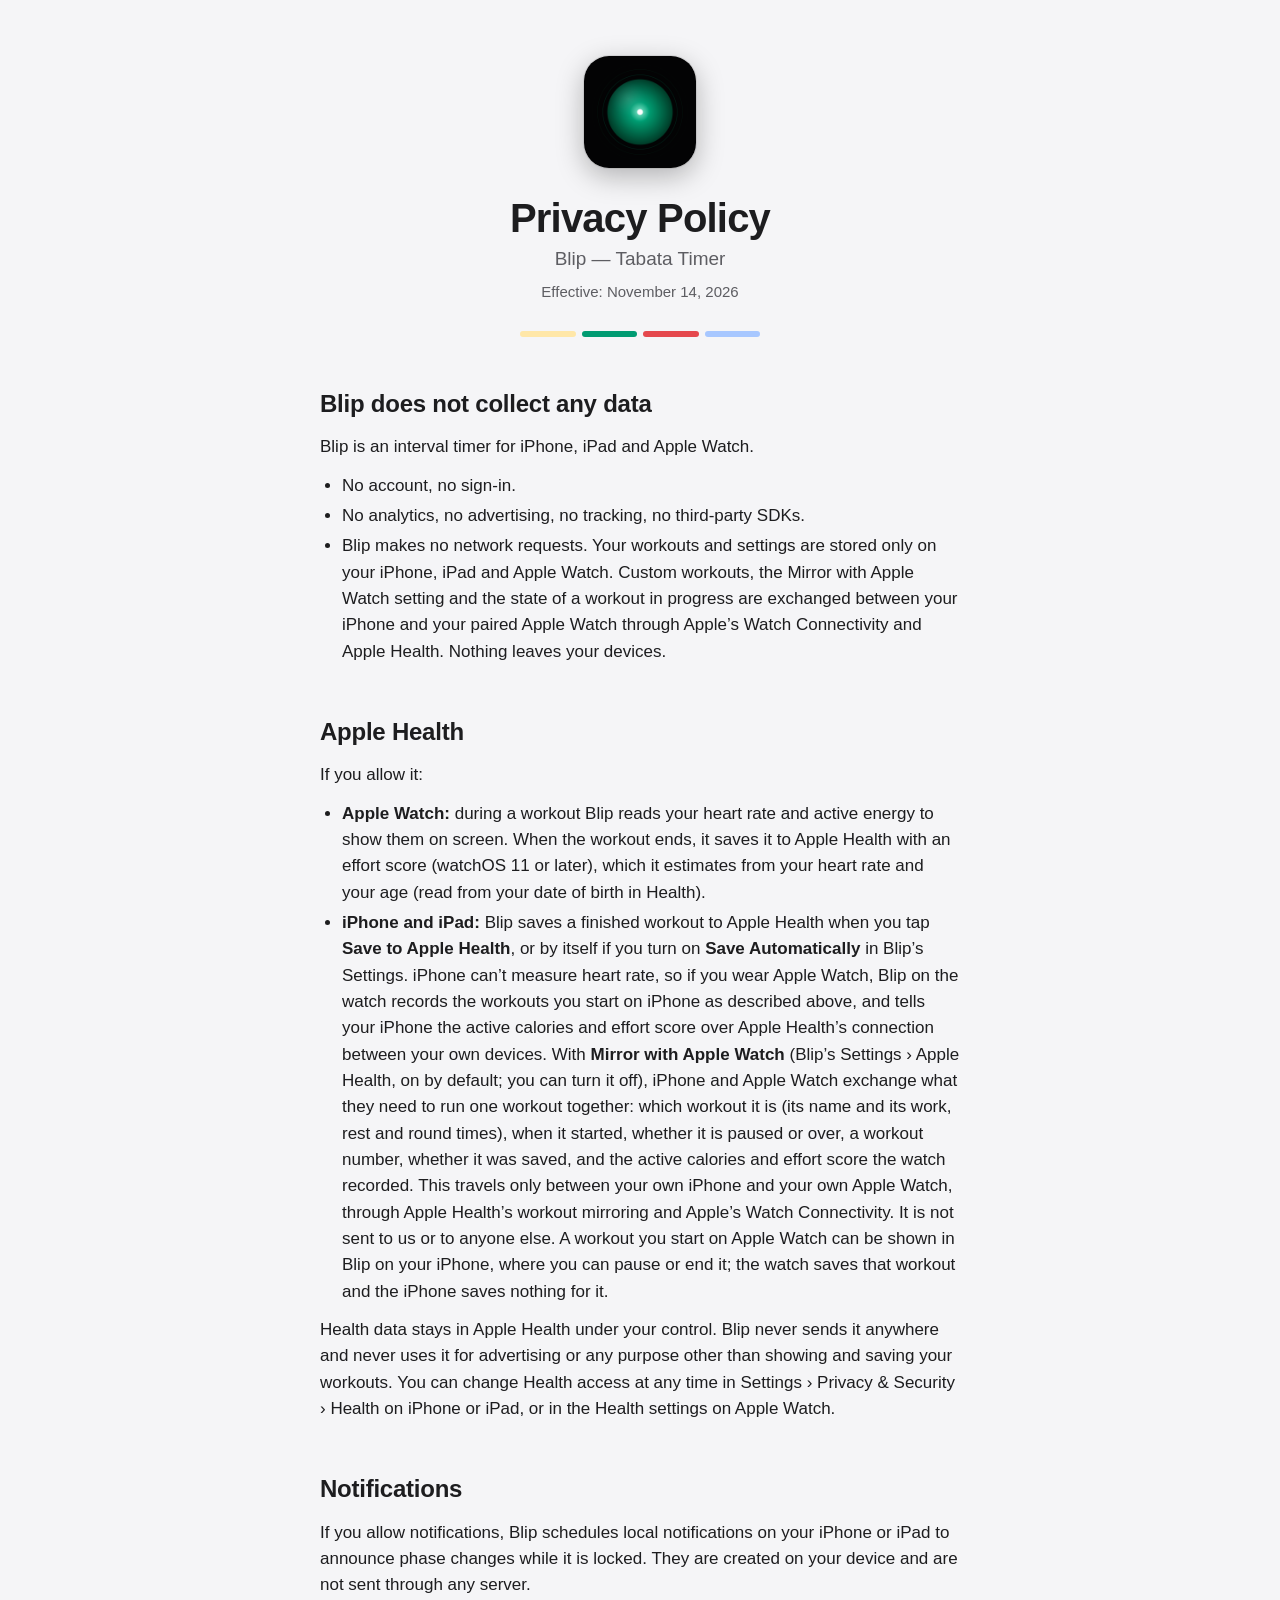
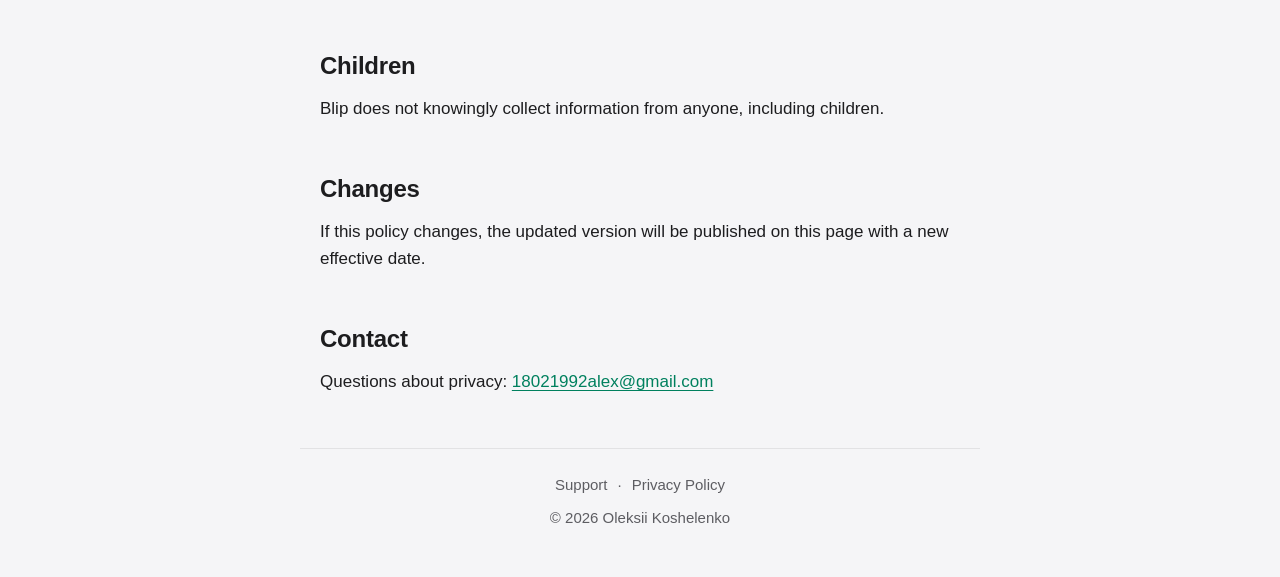
==== commit ed8e424e: "Update Blip support site" ====
--- a/privacy/index.html
+++ b/privacy/index.html
@@ -21,7 +21,7 @@
       <a href="../"><img class="icon" src="../icon.png" alt="Blip app icon"></a>
       <h1>Privacy Policy</h1>
       <p class="tagline">Blip — Tabata Timer</p>
-      <p class="updated">Effective: November 11, 2026</p>
+      <p class="updated">Effective: November 14, 2026</p>
       <div class="phases" aria-hidden="true"><span></span><span></span><span></span><span></span></div>
     </header>
 
@@ -30,14 +30,14 @@
     <ul>
       <li>No account, no sign-in.</li>
       <li>No analytics, no advertising, no tracking, no third-party SDKs.</li>
-      <li>Blip makes no network requests. Your workouts and settings are stored only on your iPhone, iPad and Apple Watch. Custom workouts are copied from your iPhone to your paired Apple Watch through Apple’s Watch Connectivity.</li>
+      <li>Blip makes no network requests. Your workouts and settings are stored only on your iPhone, iPad and Apple Watch. Custom workouts, the Mirror with Apple Watch setting and the state of a workout in progress are exchanged between your iPhone and your paired Apple Watch through Apple’s Watch Connectivity and Apple Health. Nothing leaves your devices.</li>
     </ul>
 
     <h2>Apple Health</h2>
     <p>If you allow it:</p>
     <ul>
       <li><strong>Apple Watch:</strong> during a workout Blip reads your heart rate and active energy to show them on screen. When the workout ends, it saves it to Apple Health with an effort score (watchOS 11 or later), which it estimates from your heart rate and your age (read from your date of birth in Health).</li>
-      <li><strong>iPhone and iPad:</strong> Blip saves a finished workout to Apple Health when you tap <strong>Save to Apple Health</strong>, or by itself if you turn on <strong>Save Automatically</strong> in Blip’s Settings. iPhone can’t measure heart rate, so if you wear Apple Watch, Blip on the watch records the workouts you start on iPhone as described above, and tells your iPhone the active calories and effort score over Apple Health’s connection between your own devices. You can turn this off in Blip’s Settings › Apple Health › Record with Apple Watch.</li>
+      <li><strong>iPhone and iPad:</strong> Blip saves a finished workout to Apple Health when you tap <strong>Save to Apple Health</strong>, or by itself if you turn on <strong>Save Automatically</strong> in Blip’s Settings. iPhone can’t measure heart rate, so if you wear Apple Watch, Blip on the watch records the workouts you start on iPhone as described above, and tells your iPhone the active calories and effort score over Apple Health’s connection between your own devices. With <strong>Mirror with Apple Watch</strong> (Blip’s Settings › Apple Health, on by default; you can turn it off), iPhone and Apple Watch exchange what they need to run one workout together: which workout it is (its name and its work, rest and round times), when it started, whether it is paused or over, a workout number, whether it was saved, and the active calories and effort score the watch recorded. This travels only between your own iPhone and your own Apple Watch, through Apple Health’s workout mirroring and Apple’s Watch Connectivity. It is not sent to us or to anyone else. A workout you start on Apple Watch can be shown in Blip on your iPhone, where you can pause or end it; the watch saves that workout and the iPhone saves nothing for it.</li>
     </ul>
     <p>Health data stays in Apple Health under your control. Blip never sends it anywhere and never uses it for advertising or any purpose other than showing and saving your workouts. You can change Health access at any time in Settings › Privacy &amp; Security › Health on iPhone or iPad, or in the Health settings on Apple Watch.</p>
 
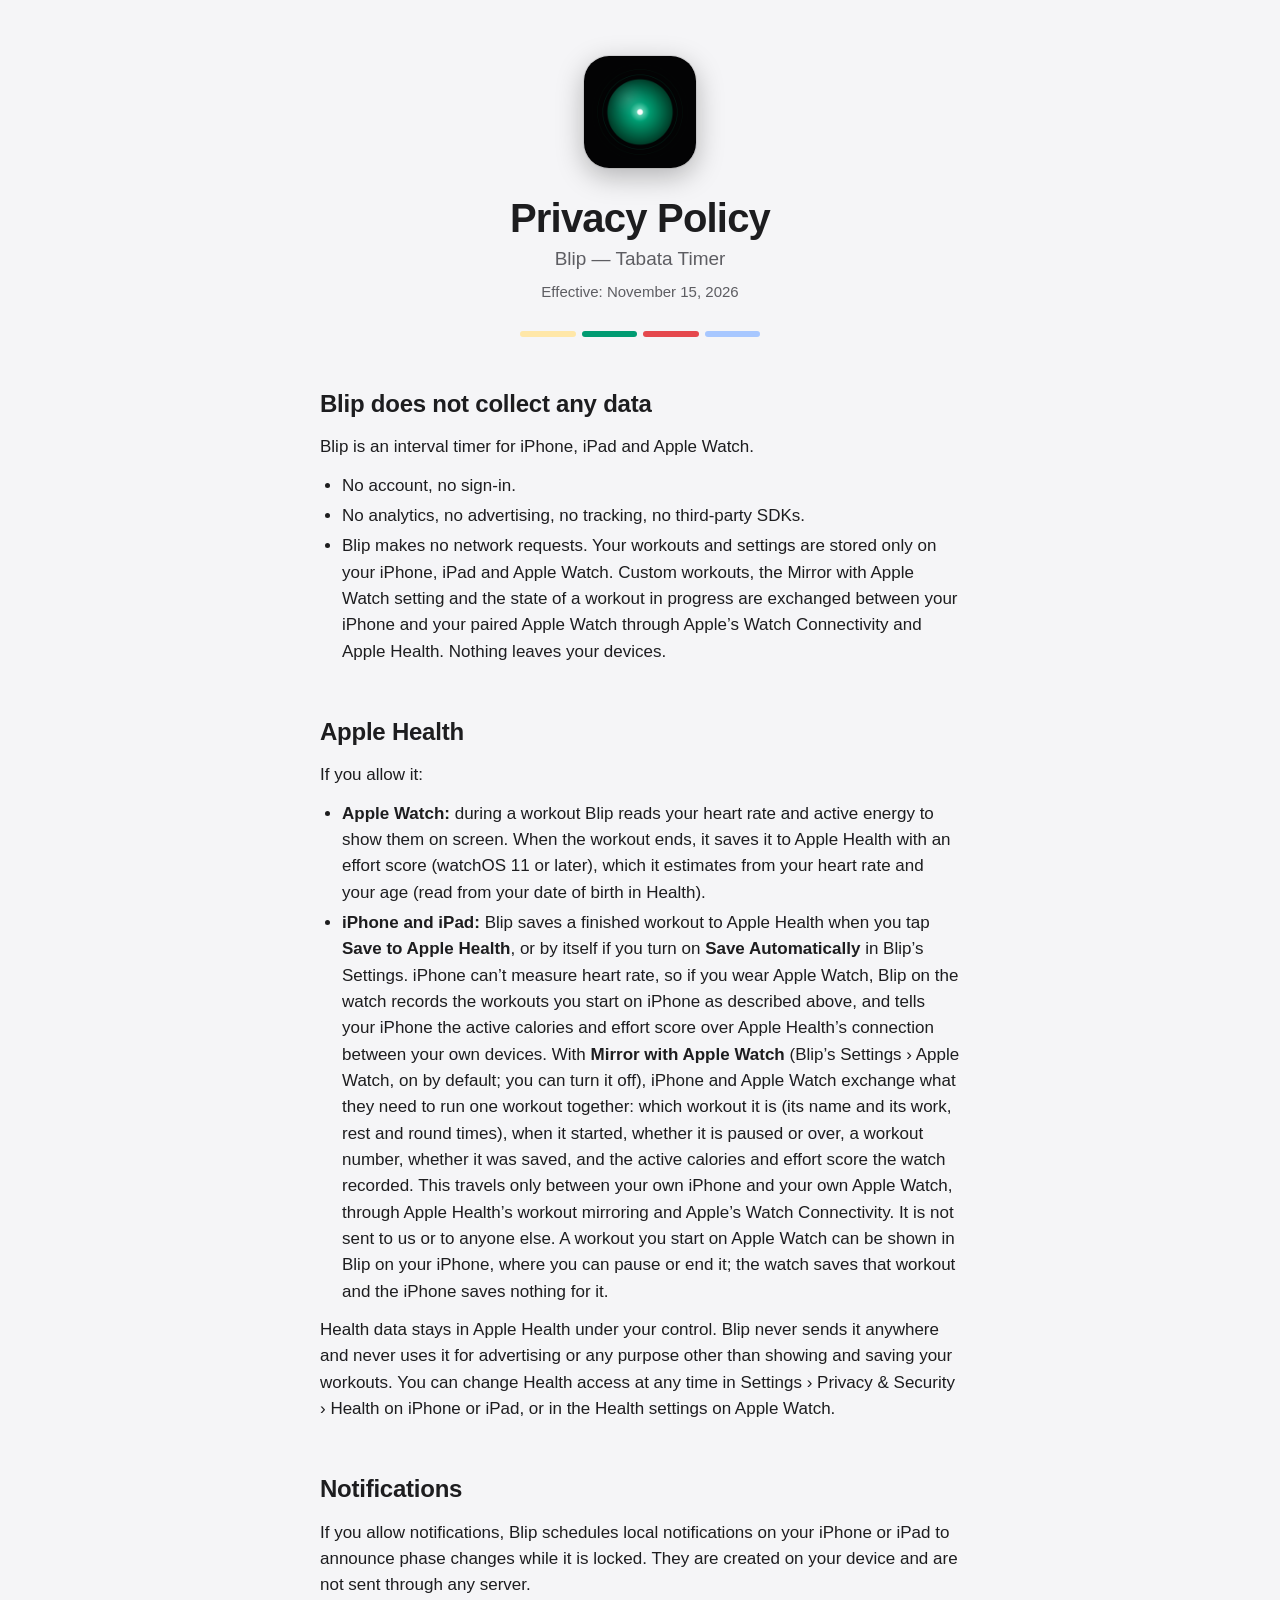
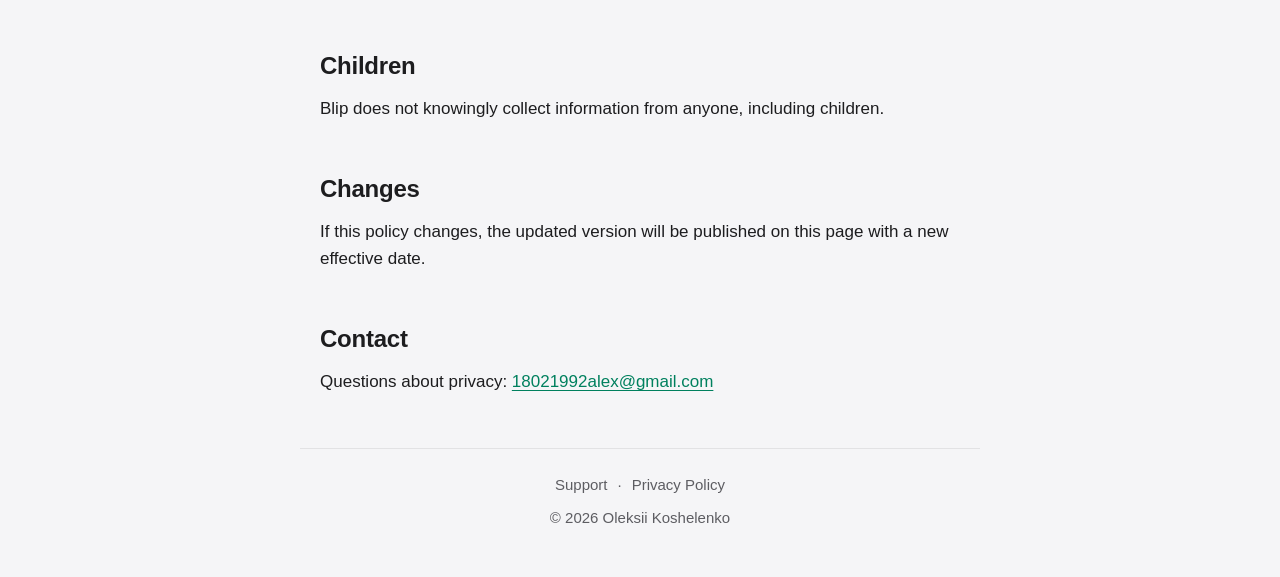
==== commit 7439fd8b: "Update Blip support site" ====
--- a/privacy/index.html
+++ b/privacy/index.html
@@ -21,7 +21,7 @@
       <a href="../"><img class="icon" src="../icon.png" alt="Blip app icon"></a>
       <h1>Privacy Policy</h1>
       <p class="tagline">Blip — Tabata Timer</p>
-      <p class="updated">Effective: November 14, 2026</p>
+      <p class="updated">Effective: November 15, 2026</p>
       <div class="phases" aria-hidden="true"><span></span><span></span><span></span><span></span></div>
     </header>
 
@@ -37,7 +37,7 @@
     <p>If you allow it:</p>
     <ul>
       <li><strong>Apple Watch:</strong> during a workout Blip reads your heart rate and active energy to show them on screen. When the workout ends, it saves it to Apple Health with an effort score (watchOS 11 or later), which it estimates from your heart rate and your age (read from your date of birth in Health).</li>
-      <li><strong>iPhone and iPad:</strong> Blip saves a finished workout to Apple Health when you tap <strong>Save to Apple Health</strong>, or by itself if you turn on <strong>Save Automatically</strong> in Blip’s Settings. iPhone can’t measure heart rate, so if you wear Apple Watch, Blip on the watch records the workouts you start on iPhone as described above, and tells your iPhone the active calories and effort score over Apple Health’s connection between your own devices. With <strong>Mirror with Apple Watch</strong> (Blip’s Settings › Apple Health, on by default; you can turn it off), iPhone and Apple Watch exchange what they need to run one workout together: which workout it is (its name and its work, rest and round times), when it started, whether it is paused or over, a workout number, whether it was saved, and the active calories and effort score the watch recorded. This travels only between your own iPhone and your own Apple Watch, through Apple Health’s workout mirroring and Apple’s Watch Connectivity. It is not sent to us or to anyone else. A workout you start on Apple Watch can be shown in Blip on your iPhone, where you can pause or end it; the watch saves that workout and the iPhone saves nothing for it.</li>
+      <li><strong>iPhone and iPad:</strong> Blip saves a finished workout to Apple Health when you tap <strong>Save to Apple Health</strong>, or by itself if you turn on <strong>Save Automatically</strong> in Blip’s Settings. iPhone can’t measure heart rate, so if you wear Apple Watch, Blip on the watch records the workouts you start on iPhone as described above, and tells your iPhone the active calories and effort score over Apple Health’s connection between your own devices. With <strong>Mirror with Apple Watch</strong> (Blip’s Settings › Apple Watch, on by default; you can turn it off), iPhone and Apple Watch exchange what they need to run one workout together: which workout it is (its name and its work, rest and round times), when it started, whether it is paused or over, a workout number, whether it was saved, and the active calories and effort score the watch recorded. This travels only between your own iPhone and your own Apple Watch, through Apple Health’s workout mirroring and Apple’s Watch Connectivity. It is not sent to us or to anyone else. A workout you start on Apple Watch can be shown in Blip on your iPhone, where you can pause or end it; the watch saves that workout and the iPhone saves nothing for it.</li>
     </ul>
     <p>Health data stays in Apple Health under your control. Blip never sends it anywhere and never uses it for advertising or any purpose other than showing and saving your workouts. You can change Health access at any time in Settings › Privacy &amp; Security › Health on iPhone or iPad, or in the Health settings on Apple Watch.</p>
 
